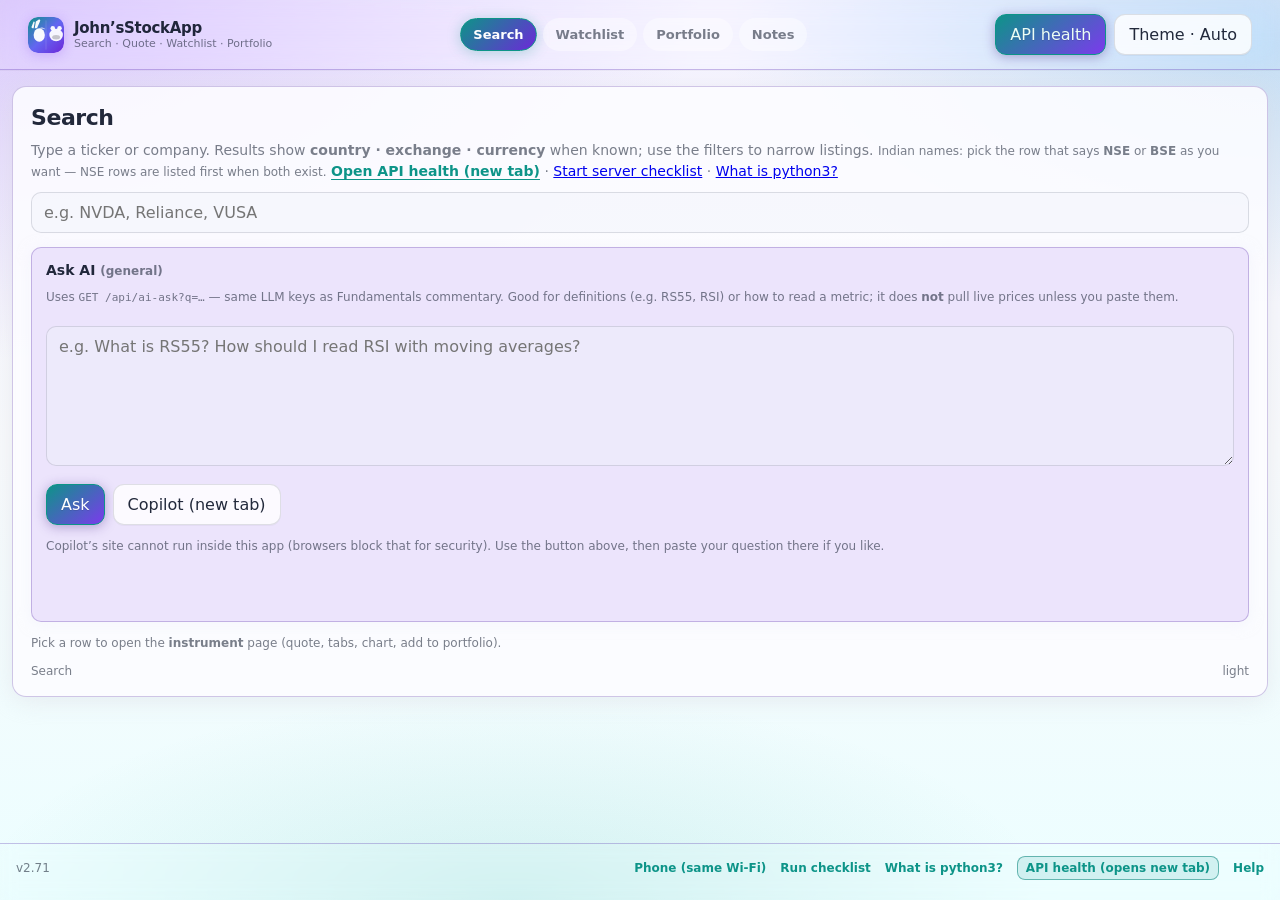
==== index.html @ be7f8ea9 "Add files via upload" ====
<!doctype html>
<html lang="en" data-build="2.71">
  <head>
    <meta charset="UTF-8" />
    <meta name="viewport" content="width=device-width, initial-scale=1, viewport-fit=cover" />
    <meta name="theme-color" content="#0c1224" />
    <meta
      name="description"
      content="John’sStockApp — search, quotes, watchlist, portfolios (PWA)."
    />
    <link rel="manifest" href="/manifest.webmanifest" />
    <link rel="icon" href="/icons/icon.svg" type="image/svg+xml" />
    <link rel="apple-touch-icon" href="/icons/apple-touch-icon.svg" />
    <link rel="stylesheet" href="/styles.css?v=2.71" />
    <title>John’sStockApp</title>
  </head>
  <body>
    <div class="app">
      <header class="siteHead">
        <div class="bar">
          <div class="brand">
            <a class="brandHome" href="#/search" aria-label="John’sStockApp — home (Search)">
              <svg
                class="logo"
                xmlns="http://www.w3.org/2000/svg"
                viewBox="0 0 64 64"
                width="36"
                height="36"
                aria-hidden="true"
                focusable="false"
              >
                <defs>
                  <linearGradient id="bbLogoGrad" x1="0" y1="0" x2="1" y2="1">
                    <stop offset="0" stop-color="#0d9488" />
                    <stop offset="0.5" stop-color="#6366f1" />
                    <stop offset="1" stop-color="#6d28d9" />
                  </linearGradient>
                </defs>
                <rect width="64" height="64" rx="16" fill="url(#bbLogoGrad)" />
                <g fill="rgba(255,255,255,0.96)">
                  <path d="M6 18 L10 8 L12 9 L10 20 L8 20 Z M14 8 L20 4 L22 6 L16 20 L12 20 Z" />
                  <ellipse cx="20" cy="32" rx="10" ry="12" />
                  <path
                    d="M20 20 Q28 16 32 24 Q30 20 20 20Z"
                    opacity="0.9"
                  />
                </g>
                <g fill="rgba(255,255,255,0.94)">
                  <circle cx="44" cy="20" r="4" />
                  <circle cx="56" cy="20" r="4" />
                  <ellipse cx="50" cy="32" rx="12" ry="11" />
                  <ellipse
                    cx="50"
                    cy="36"
                    rx="7"
                    ry="4"
                    fill="rgba(0,0,0,0.2)"
                  />
                </g>
                <line
                  x1="32"
                  y1="6"
                  x2="32"
                  y2="58"
                  stroke="rgba(255,255,255,0.25)"
                  stroke-width="1"
                />
              </svg>
              <div class="brandText">
                <div class="title">John’sStockApp</div>
                <div class="sub">Search · Quote · Watchlist · Portfolio</div>
              </div>
            </a>
          </div>
          <nav class="nav" aria-label="Main">
            <a class="navlink" href="#/search" data-route>Search</a>
            <a class="navlink" href="#/watchlist" data-route>Watchlist</a>
            <a class="navlink" href="#/portfolio" data-route data-pf-nav>Portfolio</a>
            <a class="navlink" href="#/notes" data-route>Notes</a>
          </nav>
          <div class="actions">
            <a
              class="btn healthTopBtn"
              href="/api/health"
              target="_blank"
              rel="noopener"
              id="linkApiHealth"
              title="Opens in a new tab. You should see JSON with ok: true when the server is running."
              >API health</a>
            <button type="button" class="btn ghost" id="btnInstall" hidden>Install</button>
            <button type="button" class="btn ghost" id="btnTheme">Theme</button>
          </div>
        </div>
      </header>

      <main class="main">
        <div id="globalApiBanner" class="globalApiBanner" role="region" aria-live="polite" hidden></div>
        <section class="panel" id="view"></section>
      </main>

      <footer class="foot">
        <span>v2.71</span>
        <span class="footLinks">
          <a href="/mobile.html">Phone (same Wi-Fi)</a>
          <a href="/README.html#checklist-daily">Run checklist</a>
          <a href="/README.html#python3-explained">What is python3?</a>
          <a class="footHealth" href="/api/health" target="_blank" rel="noopener">API health (opens new tab)</a>
          <a href="/README.html">Help</a>
        </span>
      </footer>
    </div>
    <script type="module" src="/app.js?v=2.71"></script>
  </body>
</html>
---- styles.css ----
:root {
  color-scheme: dark;
  --bg: #070b14;
  --bg-mid: #12082a;
  --bg-deep: #031a18;
  --card: rgba(255, 255, 255, 0.07);
  --card-elev: color-mix(in srgb, rgba(99, 102, 241, 0.12) 1fr, rgba(255, 255, 255, 0.06));
  --bd: rgba(255, 255, 255, 0.14);
  --tx: rgba(255, 255, 255, 0.93);
  --m: rgba(255, 255, 255, 0.64);
  --a: #5eead4;
  --a2: #a78bfa;
  --a3: #f472b6;
  --a4: #38bdf8;
  --r: 14px;
  --font: ui-sans-serif, system-ui, -apple-system, "Segoe UI", Roboto, sans-serif;
  --page-grad:
    radial-gradient(120% 90% at 0% 0%, color-mix(in srgb, var(--a2) 38%, transparent) 0%, transparent 55%),
    radial-gradient(100% 70% at 100% 0%, color-mix(in srgb, var(--a4) 28%, transparent) 0%, transparent 50%),
    radial-gradient(90% 60% at 50% 100%, color-mix(in srgb, var(--a3) 18%, transparent) 0%, transparent 45%),
    linear-gradient(165deg, #060a12 0%, #0c1024 38%, #061a1a 100%);
  --head-grad: color-mix(in srgb, rgba(12, 16, 32, 0.92) 1fr, transparent);
}

[data-theme="light"] {
  color-scheme: light;
  --bg: #f0f2fa;
  --bg-mid: #faf5ff;
  --bg-deep: #ecfeff;
  --card: rgba(255, 255, 255, 0.82);
  --card-elev: color-mix(in srgb, #fff 88%, rgba(99, 102, 241, 0.14));
  --bd: rgba(15, 23, 42, 0.12);
  --tx: rgba(15, 23, 42, 0.92);
  --m: rgba(15, 23, 42, 0.55);
  --a: #0d9488;
  --a2: #7c3aed;
  --a3: #db2777;
  --a4: #0284c7;
  --page-grad:
    radial-gradient(110% 80% at 0% 0%, color-mix(in srgb, var(--a2) 22%, transparent) 0%, transparent 50%),
    radial-gradient(90% 60% at 100% 5%, color-mix(in srgb, var(--a4) 20%, transparent) 0%, transparent 48%),
    radial-gradient(100% 55% at 40% 100%, color-mix(in srgb, var(--a) 12%, transparent) 0%, transparent 42%),
    linear-gradient(180deg, #f5f3ff 0%, #f8fafc 50%, #ecfeff 100%);
  --head-grad: color-mix(in srgb, rgba(255, 255, 255, 0.88) 1fr, transparent);
}

* {
  box-sizing: border-box;
}
html {
  -webkit-text-size-adjust: 100%;
  text-size-adjust: 100%;
}
html,
body {
  height: 100%;
  margin: 0;
  font-family: var(--font);
  color: var(--tx);
  background: var(--bg);
  background-image: var(--page-grad);
  background-attachment: fixed;
  min-height: 100%;
}

.app {
  min-height: 100%;
  display: flex;
  flex-direction: column;
}

/* Sticky header: title row + nav (stays visible while scrolling). */
.siteHead {
  position: sticky;
  top: 0;
  z-index: 6;
  background: var(--head-grad);
  backdrop-filter: blur(14px) saturate(1.2);
  border-bottom: 1px solid color-mix(in srgb, var(--a2) 22%, var(--bd));
  box-shadow: 0 1px 0 color-mix(in srgb, var(--tx) 4%, transparent);
  padding-top: env(safe-area-inset-top, 0);
}

.bar {
  display: flex;
  align-items: center;
  justify-content: space-between;
  gap: 12px;
  padding: 14px clamp(12px, 2.5vw, 28px);
  max-width: 100%;
  box-sizing: border-box;
}

.brand {
  display: flex;
  align-items: center;
  gap: 10px;
  min-width: 0;
}
.brandHome {
  display: flex;
  align-items: center;
  gap: 10px;
  min-width: 0;
  text-decoration: none;
  color: inherit;
  border-radius: 12px;
  padding: 2px 6px 2px 2px;
  margin: -2px -6px -2px -2px;
  transition: background 0.15s ease, box-shadow 0.15s ease;
}
.brandHome:hover {
  background: color-mix(in srgb, var(--a2) 10%, transparent);
  box-shadow: 0 0 0 1px color-mix(in srgb, var(--a2) 25%, var(--bd));
}
.brandHome:focus-visible {
  outline: 2px solid color-mix(in srgb, var(--a) 60%, var(--bd));
  outline-offset: 2px;
}
.brandText {
  min-width: 0;
}
.logo {
  width: 36px;
  height: 36px;
  border-radius: 10px;
  flex-shrink: 0;
  display: block;
  object-fit: cover;
  box-shadow: 0 2px 12px color-mix(in srgb, var(--a2) 25%, transparent);
}
.title {
  font-weight: 800;
  font-size: 15px;
  letter-spacing: -0.02em;
}
.sub {
  font-size: 11px;
  color: var(--m);
}

.nav {
  display: flex;
  gap: 6px;
  flex-wrap: wrap;
  justify-content: center;
  flex: 1;
  min-width: 0;
}
.navlink {
  color: var(--m);
  text-decoration: none;
  font-weight: 700;
  font-size: 13px;
  padding: 8px 12px;
  border-radius: 999px;
  border: 1px solid transparent;
  background: color-mix(in srgb, var(--card) 50%, transparent);
  transition: color 0.15s ease, border-color 0.15s ease, background 0.15s ease, box-shadow 0.15s ease;
}
.navlink:hover {
  color: var(--tx);
  background: color-mix(in srgb, var(--a2) 14%, var(--card));
  border-color: color-mix(in srgb, var(--a) 30%, var(--bd));
  box-shadow: 0 2px 10px color-mix(in srgb, var(--a2) 12%, transparent);
}
.navlink[aria-current="page"] {
  color: #f8fafc;
  background: linear-gradient(135deg, color-mix(in srgb, var(--a) 55%, var(--a4)) 0%, color-mix(in srgb, var(--a2) 70%, var(--a3)) 100%);
  border-color: color-mix(in srgb, var(--a) 50%, var(--bd));
  box-shadow: 0 2px 16px color-mix(in srgb, var(--a2) 28%, transparent);
}
[data-theme="light"] .navlink[aria-current="page"] {
  color: #fff;
  background: linear-gradient(135deg, #0d9488, #6d28d9);
  border-color: #0d9488;
  box-shadow: 0 2px 14px rgba(13, 148, 136, 0.28);
}

/* Instrument workspace (symbol route) */
.instrNav {
  display: flex;
  flex-wrap: wrap;
  gap: 12px 18px;
  align-items: center;
  margin-bottom: 10px;
}
.backLink {
  color: var(--a);
  text-decoration: none;
  font-weight: 700;
  font-size: 14px;
}
.backLink:hover {
  text-decoration: underline;
}
.instrHead .h1 {
  margin-bottom: 4px;
}
.instrumentView {
  position: relative;
}
.instrStickyTop {
  position: sticky;
  top: 58px;
  z-index: 4;
  margin: 0 0 8px;
  padding: 0 0 8px;
  background: color-mix(in srgb, var(--bg) 94%, transparent);
  backdrop-filter: blur(10px);
  border-bottom: 1px solid var(--bd);
}
.instrStickyTop .tabBar {
  margin: 10px 0 0;
}
.tabBar {
  display: flex;
  flex-wrap: wrap;
  gap: 6px;
  margin: 18px 0 12px;
  padding: 4px;
  border-radius: var(--r);
  background: var(--card);
  border: 1px solid var(--bd);
}
.tabBtn {
  font: inherit;
  font-weight: 700;
  font-size: 13px;
  padding: 10px 14px;
  border-radius: 10px;
  border: 1px solid transparent;
  background: transparent;
  color: var(--m);
  cursor: pointer;
}
.tabBtn:hover {
  color: var(--tx);
  background: color-mix(in srgb, var(--bg) 40%, var(--card));
}
.tabBtn[aria-selected="true"] {
  color: var(--tx);
  border-color: color-mix(in srgb, var(--a) 30%, var(--bd));
  background: linear-gradient(180deg, color-mix(in srgb, var(--a2) 16%, var(--card)), var(--card));
  box-shadow: 0 2px 6px color-mix(in srgb, var(--a) 8%, transparent);
}
.tabPanel[hidden] {
  display: none !important;
}
.addPfGrid {
  display: grid;
  grid-template-columns: repeat(auto-fill, minmax(160px, 1fr));
  gap: 10px;
  margin-top: 10px;
}
.addPfGrid .lbl {
  display: flex;
  flex-direction: column;
  gap: 6px;
  font-size: 12px;
  font-weight: 700;
  color: var(--m);
}
.pfSymLink {
  color: var(--a);
  font-weight: 800;
  text-decoration: none;
}
.pfSymLink:hover {
  text-decoration: underline;
}

.brokerBar {
  display: flex;
  flex-wrap: wrap;
  align-items: center;
  gap: 8px 14px;
  margin: 16px 0 18px;
  padding: 6px;
  border-radius: var(--r);
  background: var(--card-elev);
  border: 1px solid color-mix(in srgb, var(--a2) 20%, var(--bd));
  box-shadow: 0 4px 20px color-mix(in srgb, var(--bg) 30%, rgba(0, 0, 0, 0.12));
}
.brokerBarWide {
  flex-wrap: wrap;
  gap: 6px 8px;
}
.brokerBarWide .brokerTab {
  font-size: 12px;
  padding: 8px 10px;
}
.brokerTab {
  font: inherit;
  font-weight: 800;
  font-size: 13px;
  padding: 10px 14px;
  border-radius: 10px;
  border: 1px solid transparent;
  background: transparent;
  color: var(--m);
  cursor: pointer;
}
.brokerTab:hover {
  color: var(--tx);
}
.brokerTab[aria-selected="true"] {
  color: var(--tx);
  border-color: color-mix(in srgb, var(--a) 35%, var(--bd));
  background: linear-gradient(145deg, color-mix(in srgb, var(--a2) 20%, var(--card)), color-mix(in srgb, var(--a) 8%, var(--card)));
  box-shadow: 0 2px 8px color-mix(in srgb, var(--a2) 15%, transparent);
}
.pfBrokerCap {
  margin-left: auto;
}

.brokerTabMain {
  flex: 1 1 auto;
  min-width: 0;
  text-align: center;
}
.pfSubLedgerBar {
  display: flex;
  flex-wrap: wrap;
  align-items: center;
  gap: 6px;
  margin: -6px 0 16px;
  padding: 6px 8px;
  border-radius: var(--r);
  background: color-mix(in srgb, var(--a2) 6%, var(--card));
  border: 1px solid var(--bd);
}
.pfSubLedgerBar .insCoTab,
.pfSubLedgerBar .pfSubTab {
  font-size: 12px;
  padding: 7px 10px;
}
.pfTopSummary {
  display: flex;
  flex-direction: column;
  gap: 12px;
  margin: 0 0 8px;
}
.pfGrandTotalMount {
  margin: 12px 0 0;
}
.pfTopSummary .pfCombinedEur {
  margin-top: 0;
}
.pfGrandTotalInner {
  padding: 14px 16px;
}
.pfGrandTotalFigRow {
  display: flex;
  flex-wrap: wrap;
  align-items: baseline;
  justify-content: space-between;
  gap: 8px 16px;
}
.pfGrandTotalLab {
  font-size: 14px;
  font-weight: 700;
  color: var(--tx);
}
.pfGrandTotalFig {
  font-size: clamp(1.35rem, 3.5vw, 1.85rem);
  font-weight: 800;
  letter-spacing: -0.02em;
  color: var(--tx);
}
.pfGrandTotalSubRow {
  display: flex;
  flex-wrap: wrap;
  justify-content: space-between;
  gap: 6px 12px;
  margin-top: 6px;
}
.pfAddFieldBtnRow {
  display: flex;
  justify-content: flex-end;
}
.pfAddHint {
  grid-column: 1 / -1;
  margin: 0 0 8px;
}
.pfAltHoldingsTbl {
  font-size: 13px;
}
.pfAltHoldingsTbl th,
.pfAltHoldingsTbl td {
  vertical-align: top;
}
.pfActCol {
  white-space: normal;
  min-width: 9rem;
}
.pfActCol .btn {
  margin-right: 6px;
  margin-bottom: 4px;
}

/* Insurance / FD ledgers: tighter grid, no text bleeding between columns */
.pfHoldingsTbl.pfAltLedgerTbl {
  table-layout: fixed;
  width: 100%;
}
.pfHoldingsTbl.pfAltLedgerTbl > thead > tr > th {
  white-space: normal;
  word-break: break-word;
  hyphens: auto;
  padding: 8px 5px;
  line-height: 1.2;
  vertical-align: bottom;
}
.pfHoldingsTbl.pfAltLedgerTbl > tbody > tr > td {
  vertical-align: top;
  padding: 9px 5px;
  min-width: 0;
}
.pfHoldingsTbl.pfAltLedgerTbl col.pfAltColPol {
  width: 15%;
}
.pfHoldingsTbl.pfAltLedgerTbl col.pfAltColNo {
  width: 9%;
}
.pfHoldingsTbl.pfAltLedgerTbl col.pfAltColDate {
  width: 7.5%;
}
.pfHoldingsTbl.pfAltLedgerTbl col.pfAltColNum {
  width: 8%;
}
.pfHoldingsTbl.pfAltLedgerTbl col.pfAltColNumWide {
  width: 10%;
}
.pfHoldingsTbl.pfAltLedgerTbl col.pfAltColNumSm {
  width: 6.5%;
}
.pfHoldingsTbl.pfAltLedgerTbl col.pfAltColVal {
  width: 12%;
}
.pfHoldingsTbl.pfAltLedgerTbl col.pfAltColPl {
  width: 8%;
}
.pfHoldingsTbl.pfAltLedgerTbl col.pfAltColCcy {
  width: 4.5%;
}
.pfHoldingsTbl.pfAltLedgerTbl col.pfAltColAct {
  width: 13%;
}
.pfHoldingsTbl.pfAltLedgerTbl.pfFdLedger col.pfFdColBank {
  width: 8.5%;
}
.pfHoldingsTbl.pfAltLedgerTbl.pfFdLedger col.pfFdColCtry {
  width: 7%;
}
.pfHoldingsTbl.pfAltLedgerTbl.pfFdLedger col.pfFdColNm {
  width: 11%;
}
.pfHoldingsTbl.pfAltLedgerTbl.pfFdLedger col.pfFdColRef {
  width: 6.5%;
}
.pfHoldingsTbl.pfAltLedgerTbl.pfFdLedger col.pfFdColOpen {
  width: 7.5%;
}
.pfHoldingsTbl.pfAltLedgerTbl.pfFdLedger col.pfFdColPrin {
  width: 9%;
}
.pfHoldingsTbl.pfAltLedgerTbl.pfFdLedger col.pfFdColRate {
  width: 5%;
}
.pfHoldingsTbl.pfAltLedgerTbl.pfFdLedger col.pfFdColVal {
  width: 11%;
}
.pfHoldingsTbl.pfAltLedgerTbl.pfFdLedger col.pfFdColMat {
  width: 7.5%;
}
.pfHoldingsTbl.pfAltLedgerTbl.pfFdLedger col.pfFdColCcy {
  width: 4.5%;
}
.pfHoldingsTbl.pfAltLedgerTbl.pfFdLedger col.pfFdColPl {
  width: 7.5%;
}
.pfHoldingsTbl.pfAltLedgerTbl.pfFdLedger col.pfFdColAct {
  width: 13%;
}
.pfTdPol {
  max-width: 0;
  overflow: hidden;
  text-overflow: ellipsis;
  white-space: nowrap;
}
.pfTdPol strong {
  font-weight: 700;
}
.pfCellStack {
  display: flex;
  flex-direction: column;
  align-items: flex-end;
  gap: 3px;
  min-width: 0;
  width: 100%;
}
.pfCellStack--start {
  align-items: flex-start;
}
.pfCellStack .pfCellMain {
  font-variant-numeric: tabular-nums;
  white-space: nowrap;
}
.pfCellStack .pfCellSub,
.pfCellSub {
  font-size: 10px;
  line-height: 1.25;
  color: var(--m);
  font-weight: 500;
  max-width: 100%;
  text-align: right;
  overflow: hidden;
  display: -webkit-box;
  -webkit-box-orient: vertical;
  -webkit-line-clamp: 2;
  white-space: normal;
  word-break: break-word;
}
.pfCellStack--start .pfCellSub {
  text-align: left;
}
.pfActBtns {
  display: flex;
  flex-wrap: wrap;
  gap: 4px 5px;
  justify-content: flex-end;
  align-items: center;
}
.pfHoldingsTbl.pfAltLedgerTbl .pfActCol {
  min-width: 0;
  width: 100%;
}
.pfHoldingsTbl.pfAltLedgerTbl .pfActBtns .btn.smlBtn {
  font-size: 11px;
  padding: 3px 7px;
  margin: 0;
  line-height: 1.2;
}
.pfActMeta {
  display: block;
  margin-top: 6px;
  font-size: 10px;
  line-height: 1.2;
  text-align: right;
  opacity: 0.88;
}
.pfInlineHint {
  margin-top: 4px;
  font-size: 10px;
  line-height: 1.3;
  max-width: 100%;
  align-self: flex-end;
  text-align: left;
}
.pfCellStack .pfInlineHint {
  width: 100%;
}
.pfInlineHint > summary {
  cursor: pointer;
  color: var(--m);
  font-weight: 600;
  list-style: none;
}
.pfInlineHint > summary::-webkit-details-marker {
  display: none;
}
.pfThSub {
  display: block;
  font-size: 9px;
  font-weight: 700;
  letter-spacing: 0.02em;
  opacity: 0.82;
  margin-top: 2px;
  text-transform: none;
}
.pfThWrap {
  white-space: normal;
}

.actions {
  display: flex;
  gap: 8px;
  flex-wrap: wrap;
  align-items: center;
  justify-content: flex-end;
  flex-shrink: 0;
}

a.btn {
  text-decoration: none;
  color: inherit;
  display: inline-flex;
  align-items: center;
  justify-content: center;
}

/* API health link in header */
.healthTopBtn {
  border: 2px solid #14b8a6;
  font-size: 13px;
  white-space: nowrap;
  background: linear-gradient(135deg, color-mix(in srgb, #14b8a6 55%, transparent), color-mix(in srgb, #0d9488 45%, transparent));
  color: #ecfdf5 !important;
}
.healthTopBtn:hover {
  filter: brightness(1.12);
}

.main {
  flex: 1;
  width: 100%;
  max-width: 100%;
  margin: 0;
  padding: 16px clamp(12px, 2.5vw, 28px) max(32px, env(safe-area-inset-bottom, 0));
  padding-left: max(12px, env(safe-area-inset-left, 0));
  padding-right: max(12px, env(safe-area-inset-right, 0));
  box-sizing: border-box;
}

.globalApiBanner {
  width: 100%;
  margin: 0 0 14px;
  padding: 12px 14px;
  border-radius: var(--r);
  border: 1px solid var(--bd);
  font-size: 13px;
  line-height: 1.45;
}
.globalApiBanner[hidden] {
  display: none !important;
}
.globalApiBanner a {
  color: var(--a);
  font-weight: 700;
}
.globalApiBannerErr {
  border-color: color-mix(in srgb, #f87171 55%, var(--bd));
  background: color-mix(in srgb, #f87171 12%, var(--card));
  color: var(--tx);
}
.globalApiBannerInfo {
  border-color: color-mix(in srgb, #fbbf24 50%, var(--bd));
  background: color-mix(in srgb, #fbbf24 10%, var(--card));
  color: var(--tx);
}
.globalApiBannerRow {
  display: flex;
  flex-wrap: wrap;
  align-items: flex-start;
  justify-content: space-between;
  gap: 10px 12px;
}
.globalApiBannerBody {
  flex: 1 1 220px;
  min-width: 0;
  line-height: 1.45;
}
.globalApiBannerBody .sml {
  display: block;
  margin-top: 6px;
  font-weight: 500;
  opacity: 0.95;
}
.globalApiDismiss {
  flex: 0 0 auto;
}
.funSnap {
  border-top: 1px dashed var(--bd);
  padding-top: 10px;
}

.panel {
  background: var(--card-elev);
  border: 1px solid color-mix(in srgb, var(--a2) 16%, var(--bd));
  border-radius: var(--r);
  padding: 18px;
  box-shadow: 0 4px 24px color-mix(in srgb, var(--bg) 40%, rgba(0, 0, 0, 0.08));
  min-height: 45vh;
}

.h1 {
  margin: 0;
  font-size: 22px;
  letter-spacing: -0.02em;
}
.lead {
  margin: 10px 0 0;
  color: var(--m);
  line-height: 1.5;
  font-size: 14px;
}
.lead .inlineHealth,
.panel .inlineHealth {
  font-weight: 800;
  color: var(--a);
  text-decoration: underline;
  text-underline-offset: 3px;
}
.lead .inlineHealth:hover,
.panel .inlineHealth:hover {
  color: var(--tx);
}
.migrateBanner {
  margin: 0 0 16px;
  padding: 12px 14px;
  border-radius: var(--r);
  border: 1px solid color-mix(in srgb, var(--a) 35%, var(--bd));
  background: color-mix(in srgb, var(--a) 12%, var(--card));
  font-size: 14px;
  line-height: 1.45;
}

/* Portfolio allocation (donut + legend) */
/* Portfolio totals under broker tabs */
.pfTotalsStrip {
  border-radius: var(--r);
  border: 1px solid var(--bd);
  background: linear-gradient(
    145deg,
    color-mix(in srgb, var(--a2) 14%, var(--card)),
    color-mix(in srgb, var(--bg) 40%, var(--card))
  );
  box-shadow: 0 1px 0 color-mix(in srgb, var(--tx) 6%, transparent);
}
.pfTotalsStripInner {
  padding: 12px 14px 14px;
}
.pfTotalsLedger {
  display: block;
  margin-bottom: 8px;
  font-weight: 800;
  letter-spacing: 0.02em;
}
.pfTotalsGrid {
  display: grid;
  grid-template-columns: repeat(auto-fit, minmax(140px, 1fr));
  gap: 10px 16px;
  align-items: end;
}
.pfTotalsBig {
  font-size: 20px;
  font-weight: 800;
  font-variant-numeric: tabular-nums;
  letter-spacing: -0.02em;
  margin-top: 2px;
}
.pfTotalsMid {
  font-size: 15px;
  font-weight: 700;
  font-variant-numeric: tabular-nums;
  margin-top: 2px;
}
.pfTotalsStripMulti .pfTotalsStripInner {
  padding-bottom: 12px;
}

.pfManageSection {
  border: 1px solid var(--bd);
}

/* Family read-only: keep price actions discoverable on long mobile pages */
.pfFamilyTools {
  border: 1px solid color-mix(in srgb, var(--a) 35%, var(--bd));
  background: color-mix(in srgb, var(--a) 8%, var(--card-elev));
}
.pfFamilyToolBtns .btn {
  min-height: 44px;
  padding-left: 16px;
  padding-right: 16px;
}

/* Portfolio → Import: manual add row (compact grid) */
.pfAddRowGrid {
  display: grid;
  grid-template-columns: repeat(auto-fill, minmax(112px, 1fr));
  gap: 10px 12px;
  align-items: end;
}
@media (min-width: 560px) {
  .pfAddRowGrid {
    grid-template-columns: repeat(auto-fill, minmax(120px, 1fr));
  }
}
@media (min-width: 900px) {
  .pfAddRowGrid {
    grid-template-columns: repeat(4, minmax(0, 1fr));
  }
}
.pfAddRowGrid .pfAddField {
  display: flex;
  flex-direction: column;
  gap: 6px;
  justify-content: flex-end;
  min-width: 0;
  margin: 0;
  min-height: 3.1rem;
  font-size: 11px;
  font-weight: 800;
  color: var(--m);
  text-transform: uppercase;
  letter-spacing: 0.03em;
}
.pfAddRowGrid .pfAddField .muted {
  text-transform: none;
  letter-spacing: 0;
  font-weight: 600;
}
.pfAddRowGrid .pfAddField .in {
  margin-top: auto;
  font-size: 13px;
  text-transform: none;
  font-weight: 600;
  letter-spacing: 0;
}
.pfAddFieldBtn {
  display: flex;
  flex-direction: column;
  gap: 6px;
  justify-content: flex-end;
  min-width: 0;
}
.pfAddBtnRsv {
  font-size: 11px;
  font-weight: 800;
  line-height: 1.25;
  min-height: 1.25em;
  visibility: hidden;
}
.pfAddBtn {
  width: 100%;
  white-space: nowrap;
}
@media (max-width: 480px) {
  .pfAddFieldBtn {
    grid-column: 1 / -1;
  }
  .pfAddBtn {
    width: auto;
    align-self: flex-start;
  }
}

.pfCharts {
  margin-top: 18px;
}
.pfAllocCard .h3 {
  margin-bottom: 6px;
}
.pfAllocLead {
  margin: 0 0 10px;
  line-height: 1.45;
}
.pfMetaDetails {
  margin: 0 0 14px;
  border-radius: 10px;
  border: 1px solid var(--bd);
  padding: 8px 10px;
  background: color-mix(in srgb, var(--bg) 35%, var(--card));
}
.pfMetaDetails summary {
  cursor: pointer;
  font-weight: 700;
  color: var(--tx);
}

.pfSectorTblWrap {
  overflow-x: auto;
  -webkit-overflow-scrolling: touch;
  border-radius: 12px;
  border: 1px solid color-mix(in srgb, var(--a2) 24%, var(--bd));
  background: linear-gradient(
    165deg,
    color-mix(in srgb, var(--a2) 7%, var(--card)),
    color-mix(in srgb, var(--a4) 5%, var(--card)) 100%
  );
  box-shadow: 0 4px 20px color-mix(in srgb, var(--a2) 7%, transparent);
}
.pfSectorTbl {
  width: 100%;
  min-width: 280px;
  border-collapse: separate;
  border-spacing: 0;
  font-size: 13px;
}
.pfSectorTbl th,
.pfSectorTbl td {
  padding: 8px 10px;
  border-bottom: 1px solid color-mix(in srgb, var(--a2) 12%, var(--bd));
  text-align: left;
  vertical-align: middle;
}
.pfSectorTbl th {
  font-size: 11px;
  text-transform: uppercase;
  letter-spacing: 0.03em;
  font-weight: 800;
  color: var(--tx);
  background: linear-gradient(
    90deg,
    color-mix(in srgb, var(--a2) 14%, transparent),
    color-mix(in srgb, var(--a4) 10%, transparent)
  );
}
.pfSectorTbl tbody tr:nth-child(odd) td {
  background: color-mix(in srgb, var(--a2) 4%, var(--card));
}
.pfSectorTbl tbody tr:nth-child(even) td {
  background: color-mix(in srgb, var(--a4) 5%, var(--card));
}
.pfSectorTbl th.pfNum,
.pfSectorTbl td.pfNum {
  text-align: right;
  font-variant-numeric: tabular-nums;
  white-space: nowrap;
}
.pfSectorTbl tbody tr:last-child td {
  border-bottom: none;
}
[data-theme="light"] .pfSectorTblWrap {
  background: linear-gradient(165deg, #f5f3ff, #ecfeff);
  border-color: #ddd6fe;
}
[data-theme="light"] .pfSectorTbl th {
  background: linear-gradient(90deg, #e9d5ff, #ccfbf1);
  color: #4c1d95;
}
[data-theme="light"] .pfSectorTbl tbody tr:nth-child(odd) td {
  background: color-mix(in srgb, #ede9fe 50%, #fff);
}
[data-theme="light"] .pfSectorTbl tbody tr:nth-child(even) td {
  background: color-mix(in srgb, #ccfbf1 35%, #fff);
}
.pfCharts .pfBrainCard {
  margin-top: 20px;
}

/* Holdings table: wide numbers (e.g. INR) without clipping */
.pfTableWrap {
  margin-top: 16px;
  overflow-x: auto;
  -webkit-overflow-scrolling: touch;
  border-radius: 14px;
  border: 1px solid color-mix(in srgb, var(--a2) 28%, var(--bd));
  max-width: 100%;
  background: linear-gradient(
    175deg,
    color-mix(in srgb, var(--a2) 9%, var(--card)) 0%,
    color-mix(in srgb, var(--a4) 6%, var(--card)) 42%,
    color-mix(in srgb, var(--a) 7%, var(--card)) 100%
  );
  box-shadow: 0 6px 28px color-mix(in srgb, var(--a2) 9%, rgba(0, 0, 0, 0.06));
}
.pfHoldingsTbl {
  width: 100%;
  min-width: 0;
  table-layout: fixed;
  font-size: 12px;
  border-collapse: separate;
  border-spacing: 0;
}
.pfHoldingsTbl th,
.pfHoldingsTbl td {
  padding: 9px 7px;
  vertical-align: middle;
  border-bottom: 1px solid color-mix(in srgb, var(--a2) 14%, var(--bd));
}
.pfHoldingsTbl thead th {
  background: linear-gradient(
    95deg,
    color-mix(in srgb, var(--a2) 22%, transparent) 0%,
    color-mix(in srgb, var(--a) 12%, transparent) 45%,
    color-mix(in srgb, var(--a4) 16%, transparent) 100%
  );
  color: var(--tx);
  border-bottom: 1px solid color-mix(in srgb, var(--a2) 32%, var(--bd));
}
.pfHoldingsTbl th.pfNum,
.pfHoldingsTbl td.pfNum {
  font-size: 11px;
  text-align: right;
  font-variant-numeric: tabular-nums;
  white-space: nowrap;
}
.pfHoldingsTbl th.pfThSort,
.pfHoldingsTbl th.pfThPlain {
  font-size: 10px;
  text-transform: uppercase;
  letter-spacing: 0.04em;
  color: var(--m);
  font-weight: 800;
  line-height: 1.2;
  border-bottom: 1px solid color-mix(in srgb, var(--a2) 28%, var(--bd));
}
.pfHoldingsTbl tbody tr:nth-child(odd) td {
  background: color-mix(in srgb, var(--a2) 5%, var(--card));
}
.pfHoldingsTbl tbody tr:nth-child(even) td {
  background: color-mix(in srgb, var(--a4) 6%, var(--card));
}
.pfHoldingsTbl tbody tr:hover td {
  background: color-mix(in srgb, var(--a3) 8%, var(--card));
}
.pf-hdr-sort {
  display: flex;
  align-items: center;
  justify-content: flex-start;
  gap: 4px;
  width: 100%;
  margin: 0;
  padding: 0;
  border: 0;
  background: none;
  font: inherit;
  color: inherit;
  cursor: pointer;
  text-align: left;
  min-height: 2.2em;
}
.pf-hdr-sort:hover {
  color: var(--tx);
  filter: brightness(1.06);
}
.pf-hdr-sortNum {
  justify-content: flex-end;
  text-align: right;
}
.pf-hdr-sort .pfSortInd {
  font-size: 9px;
  opacity: 0.9;
  flex-shrink: 0;
}
.pfColSym {
  width: 8%;
}
.pfColNm {
  width: 16%;
}
.pfColEx {
  width: 7%;
}
.pfColCcy {
  width: 6%;
}
.pfColQty {
  width: 9%;
}
.pfColAvg,
.pfColLast {
  width: 9%;
}
.pfColVal {
  width: 10%;
}
.pfColWt {
  width: 6%;
}
.pfColPl {
  width: 9%;
}
.pfHoldingsTbl .pfPlCol {
  padding-right: 10px;
}
.pfHoldingsTbl .pfSymCol {
  white-space: nowrap;
  overflow: hidden;
  text-overflow: ellipsis;
}
.pfHoldingsTbl .pfExCol {
  max-width: 0;
  overflow: hidden;
  text-overflow: ellipsis;
  white-space: nowrap;
}
.pfHoldingsTbl tr.tot td {
  font-weight: 800;
  border-bottom: none;
  padding-top: 12px;
  padding-bottom: 12px;
  background: linear-gradient(
    90deg,
    color-mix(in srgb, var(--a) 11%, var(--card)),
    color-mix(in srgb, var(--a2) 12%, var(--card))
  ) !important;
  border-top: 2px solid color-mix(in srgb, var(--a) 32%, var(--bd));
  box-shadow: 0 -1px 0 color-mix(in srgb, var(--tx) 4%, transparent);
}
[data-theme="light"] .pfTableWrap {
  background: linear-gradient(175deg, #f0f4ff 0%, #ecfeff 48%, #faf5ff 100%);
  border-color: color-mix(in srgb, #a78bfa 35%, #c4b5fd 65%);
  box-shadow: 0 8px 32px color-mix(in srgb, #7c3aed 12%, rgba(15, 23, 42, 0.08));
}
[data-theme="light"] .pfHoldingsTbl thead th {
  background: linear-gradient(95deg, #e9d5ff 0%, #ccfbf1 50%, #ddd6fe 100%);
  color: #1e1b4b;
  border-bottom-color: #c4b5fd;
}
[data-theme="light"] .pfHoldingsTbl th.pfThSort,
[data-theme="light"] .pfHoldingsTbl th.pfThPlain {
  color: #4c1d95;
  border-bottom-color: #c4b5fd;
}
[data-theme="light"] .pfHoldingsTbl th,
[data-theme="light"] .pfHoldingsTbl td {
  border-bottom-color: color-mix(in srgb, #a78bfa 22%, #e2e8f0);
}
[data-theme="light"] .pfHoldingsTbl tbody tr:nth-child(odd) td {
  background: color-mix(in srgb, #ede9fe 55%, #fff);
}
[data-theme="light"] .pfHoldingsTbl tbody tr:nth-child(even) td {
  background: color-mix(in srgb, #ccfbf1 40%, #fff);
}
[data-theme="light"] .pfHoldingsTbl tbody tr:hover td {
  background: color-mix(in srgb, #f9a8d4 18%, #fff);
}
[data-theme="light"] .pfHoldingsTbl tr.tot td {
  background: linear-gradient(90deg, #cffafe, #e9d5ff) !important;
  color: #0f172a;
  border-top-color: #0d9488;
}
[data-theme="light"] .pf-hdr-sort,
[data-theme="light"] .pf-hdr-sortNum {
  color: #4c1d95;
}
[data-theme="light"] .pf-hdr-sort:hover {
  color: #0f172a;
}
.pfPieGrid {
  display: grid;
  grid-template-columns: repeat(4, minmax(0, 1fr));
  gap: 10px 12px;
  align-items: start;
}
@media (max-width: 1000px) {
  .pfPieGrid {
    grid-template-columns: repeat(2, minmax(0, 1fr));
  }
}
.pfPieCard {
  margin: 0;
  min-width: 0;
  padding: 8px 8px 8px;
  border-radius: 12px;
  border: 1px solid color-mix(in srgb, var(--bd) 85%, var(--a2) 15%);
  background: linear-gradient(
    165deg,
    color-mix(in srgb, var(--card) 88%, var(--a2) 12%),
    color-mix(in srgb, var(--bg) 45%, var(--card))
  );
  box-shadow: 0 1px 6px color-mix(in srgb, var(--tx) 4%, transparent);
}
.pfCap {
  font-size: 10px;
  font-weight: 800;
  text-transform: uppercase;
  letter-spacing: 0.04em;
  color: var(--m);
  margin: 0 0 4px;
}
.pfPie {
  display: block;
  margin: 0 auto 8px;
}
.pfPieLeg {
  list-style: none;
  margin: 0;
  padding: 0;
  font-size: 10px;
  line-height: 1.35;
}
.pfPieLeg li {
  display: flex;
  align-items: center;
  gap: 8px;
  margin: 4px 0;
  color: var(--tx);
}
.pfSwatch {
  width: 10px;
  height: 10px;
  border-radius: 2px;
  flex-shrink: 0;
}
.pfPieLab {
  flex: 1;
  min-width: 0;
  overflow: hidden;
  text-overflow: ellipsis;
  white-space: nowrap;
}
.pfPiePct {
  font-variant-numeric: tabular-nums;
  color: var(--m);
  font-weight: 700;
}

.h2 {
  font-size: 16px;
  font-weight: 800;
  margin: 0 0 6px;
}
.h3 {
  font-size: 14px;
  font-weight: 800;
  margin: 0 0 8px;
  color: var(--tx);
}

/* Instrument overview: news + corporate feeds */
.instrFeed {
  margin-top: 6px;
}
.newsList {
  list-style: none;
  margin: 8px 0 0;
  padding: 0;
}
.newsList li {
  margin: 0 0 12px;
  line-height: 1.45;
  font-size: 14px;
}
.newsList a {
  color: var(--a);
  font-weight: 700;
  text-decoration: none;
}
.newsList a:hover {
  text-decoration: underline;
}
.newsMeta,
.newsSrc,
.corpSrc {
  display: block;
  margin-top: 2px;
}
.corpGrid {
  display: flex;
  flex-direction: column;
  gap: 16px;
  margin-top: 8px;
}
.corpH {
  font-size: 13px;
  font-weight: 800;
  margin: 0 0 6px;
  color: var(--tx);
}
.corpTbl {
  width: 100%;
  border-collapse: collapse;
  font-size: 13px;
}
.corpTbl th,
.corpTbl td {
  text-align: left;
  padding: 6px 8px;
  border-bottom: 1px solid var(--bd);
  vertical-align: top;
}
.corpTbl th {
  color: var(--m);
  font-weight: 700;
  font-size: 11px;
  text-transform: uppercase;
  letter-spacing: 0.03em;
}
.corpTbl tr:last-child td {
  border-bottom: none;
}

.smlBtn {
  font-size: 12px;
  padding: 4px 10px;
}

.pfT212Eur {
  padding: 14px 16px;
}
.pfEurGrid {
  display: grid;
  grid-template-columns: repeat(auto-fit, minmax(140px, 1fr));
  gap: 12px 18px;
}
.pfEurGridWide {
  grid-template-columns: repeat(auto-fit, minmax(158px, 1fr));
  gap: 20px 18px;
  align-items: start;
}
.pfEurCell {
  min-width: 0;
  padding: 6px 4px 4px;
}
.pfEurCell .pfEurBig {
  margin-top: 4px;
  line-height: 1.2;
}
.pfEurCellHighlight {
  padding: 10px 10px 12px;
  border-radius: 12px;
  border: 1px solid color-mix(in srgb, var(--a2) 40%, var(--bd));
  background: color-mix(in srgb, var(--a2) 11%, var(--card));
  box-shadow: inset 0 1px 0 color-mix(in srgb, var(--tx) 4%, transparent);
}
.pfEurBig {
  font-size: 20px;
  font-weight: 800;
  letter-spacing: -0.02em;
}
.chartSection {
  margin-top: 12px;
}
/* Instrument: price chart in a collapsed <details> to save main-column space */
.instrChartDetails.card2 {
  padding: 0;
}
.instrChartDetails > summary {
  list-style: none;
  cursor: pointer;
  padding: 14px 16px;
  font-size: 1.05em;
  font-weight: 700;
  line-height: 1.3;
  user-select: none;
  color: var(--tx);
}
.instrChartDetails > summary::-webkit-details-marker {
  display: none;
}
.instrChartDetails[open] > summary {
  border-bottom: 1px solid var(--bd);
}
.instrChartDetails .instrChartDock {
  margin-top: 0;
  padding: 0 16px 16px;
}
.instrChartDock {
  margin-top: 12px;
}
.instrChartDock .h3 {
  margin-bottom: 6px;
}
.pfBrainCard {
  line-height: 1.45;
}

/* Instrument: “from portfolio” holding summary */
.instrPfHold {
  border-color: color-mix(in srgb, var(--a) 28%, var(--bd));
  background: color-mix(in srgb, var(--a) 8%, var(--card));
}
.instrPfHoldBlockGap {
  margin-top: 14px;
  padding-top: 12px;
  border-top: 1px solid var(--bd);
}
.instrPfEurStrip {
  margin-top: 12px;
  padding-top: 10px;
  border-top: 1px dashed color-mix(in srgb, var(--bd) 90%, var(--m));
}
.instrPfEurDisc {
  margin: 8px 0 0;
  line-height: 1.4;
}
.pfBrainList {
  margin: 0;
  padding-left: 1.25em;
}
.pfBrainList li {
  margin: 4px 0;
}
.chartStaleBanner {
  margin-top: 8px;
  padding: 8px 10px;
  font-size: 13px;
  line-height: 1.4;
  border-radius: 8px;
  border: 1px solid color-mix(in srgb, var(--a) 35%, var(--bd));
  background: color-mix(in srgb, var(--a) 12%, var(--card));
  color: var(--tx);
}
.chartTypeBar {
  display: flex;
  flex-wrap: wrap;
  align-items: center;
  gap: 8px 10px;
  margin-top: 8px;
}
.chartOlBar {
  display: flex;
  flex-wrap: wrap;
  align-items: center;
  gap: 10px 14px;
  margin-top: 6px;
  font-size: 13px;
}
.chartOlBar .chkLab {
  display: inline-flex;
  align-items: center;
  gap: 6px;
  cursor: pointer;
  color: var(--m);
}
.chartOlBar input[type="checkbox"] {
  accent-color: var(--a, #5eead4);
}
.histCanvasWrap {
  width: 100%;
  margin-top: 6px;
  border-radius: 8px;
  overflow: hidden;
  border: 1px solid var(--bd);
  background: color-mix(in srgb, var(--bg) 50%, transparent);
}
.histCanvas {
  display: block;
  width: 100%;
  height: auto;
  vertical-align: middle;
}
.histVolCanvas {
  display: block;
  width: 100%;
  height: auto;
  vertical-align: middle;
}
.moodSigRow {
  display: flex;
  flex-wrap: wrap;
  gap: 18px 28px;
  align-items: flex-start;
  margin-top: 10px;
}
.moodSigCell .moLabel {
  font-weight: 800;
  font-size: 1.08rem;
  margin-top: 4px;
  letter-spacing: -0.02em;
}
.moodBull {
  color: #15803d;
}
.moodBear {
  color: #b91c1c;
}
.moodNeu {
  color: #a16207;
}
[data-theme="dark"] .moodBull {
  color: #4ade80;
}
[data-theme="dark"] .moodBear {
  color: #f87171;
}
[data-theme="dark"] .moodNeu {
  color: #facc15;
}
.sigBuy {
  color: #15803d;
}
.sigSell {
  color: #b91c1c;
}
.sigHold {
  color: #a16207;
}
[data-theme="dark"] .sigBuy {
  color: #4ade80;
}
[data-theme="dark"] .sigSell {
  color: #f87171;
}
[data-theme="dark"] .sigHold {
  color: #facc15;
}
.moodSigNote {
  margin-top: 8px;
  max-width: 52rem;
}
.volDock {
  margin-top: 10px;
}
.volDockHd {
  margin-bottom: 4px;
}
.volCanvasWrap {
  border-radius: 8px;
  overflow: hidden;
  border: 1px solid var(--bd);
  background: color-mix(in srgb, var(--bg) 45%, transparent);
}
.funMount {
  display: flex;
  flex-direction: column;
  gap: 12px;
}
.funGrid {
  display: grid;
  grid-template-columns: repeat(auto-fit, minmax(200px, 1fr));
  gap: 8px 16px;
}
.funRow {
  display: flex;
  justify-content: space-between;
  gap: 12px;
  font-size: 14px;
  line-height: 1.35;
}
.funExtras {
  display: flex;
  flex-direction: column;
  gap: 6px;
}
.funExtras .funRow {
  padding-top: 6px;
  border-top: 1px solid var(--bd);
}
.techMount {
  margin-top: 14px;
  padding-top: 12px;
  border-top: 1px solid var(--bd);
}
.techGrid {
  display: flex;
  flex-direction: column;
  gap: 10px;
  margin-top: 6px;
}
.techRow {
  display: flex;
  flex-wrap: wrap;
  align-items: baseline;
  gap: 8px 12px;
  font-size: 14px;
  line-height: 1.35;
}
.techLab {
  min-width: 6.5rem;
  color: var(--m);
  font-size: 11px;
  font-weight: 700;
  text-transform: uppercase;
  letter-spacing: 0.04em;
}
.techVal {
  flex: 1;
  min-width: 0;
}
.techDisclaimer {
  margin: 10px 0 0;
}
.techDetails {
  border: 1px solid var(--bd);
  border-radius: 10px;
  padding: 8px 10px;
  background: color-mix(in srgb, var(--bg) 55%, transparent);
}
.techDetails > summary {
  cursor: pointer;
  font-weight: 600;
  color: var(--tx);
}
.techDetailsBody {
  margin-top: 8px;
  padding-left: 10px;
  border-left: 3px solid color-mix(in srgb, var(--acc) 55%, var(--bd));
}
.techDetailsBody p {
  margin: 0.45rem 0;
}
.aiComRow {
  display: flex;
  flex-wrap: wrap;
  gap: 8px;
  align-items: center;
}
.aiCommentaryOut {
  min-height: 2.5rem;
}
.aiCommentaryPre {
  margin: 0;
  padding: 10px 12px;
  border-radius: 10px;
  border: 1px solid var(--bd);
  background: color-mix(in srgb, var(--bg) 70%, transparent);
  color: var(--tx);
  font: 13px/1.45 ui-monospace, SFMono-Regular, Menlo, Monaco, Consolas, "Liberation Mono", monospace;
  white-space: pre-wrap;
  word-break: break-word;
  max-height: 28rem;
  overflow: auto;
}
.big {
  font-size: 28px;
  font-weight: 800;
  letter-spacing: -0.02em;
}

.in,
.ta {
  width: 100%;
  margin-top: 10px;
  padding: 10px 12px;
  border-radius: 10px;
  border: 1px solid var(--bd);
  background: color-mix(in srgb, var(--bg) 40%, transparent);
  color: var(--tx);
  font: inherit;
}
.ta {
  resize: vertical;
  min-height: 140px;
}

.btn {
  border: 1px solid color-mix(in srgb, var(--a) 32%, var(--bd));
  background: linear-gradient(
    140deg,
    color-mix(in srgb, var(--a) 32%, var(--a4)) 0%,
    color-mix(in srgb, var(--a2) 40%, #1e1b4b) 100%
  );
  color: #f8fafc;
  padding: 10px 14px;
  border-radius: 11px;
  font-weight: 700;
  cursor: pointer;
  font: inherit;
  touch-action: manipulation;
  box-shadow: 0 2px 12px color-mix(in srgb, var(--a2) 20%, rgba(0, 0, 0, 0.2));
  transition: filter 0.12s ease, box-shadow 0.12s ease, transform 0.12s ease;
}
.btn.ghost {
  color: var(--tx);
  background: var(--card-elev);
  box-shadow: none;
  border-color: var(--bd);
}
.btn:hover {
  filter: brightness(1.08);
  box-shadow: 0 4px 16px color-mix(in srgb, var(--a) 18%, rgba(0, 0, 0, 0.25));
}
.btn:active {
  transform: scale(0.99);
}
[data-theme="light"] .btn {
  color: #fff;
  background: linear-gradient(140deg, #0d9488, #7c3aed);
  border-color: #0d9488;
  text-shadow: 0 1px 0 rgba(0, 0, 0, 0.1);
}
[data-theme="light"] .btn.ghost {
  color: var(--tx);
  background: var(--card);
  text-shadow: none;
  border-color: var(--bd);
  box-shadow: 0 1px 0 color-mix(in srgb, var(--tx) 4%, transparent);
}

.mt {
  margin-top: 14px;
}
.row {
  margin-top: 12px;
}
.rowgap {
  display: grid;
  gap: 8px;
}
.grid2 {
  display: grid;
  grid-template-columns: 1fr 1fr;
  gap: 14px;
}
@media (max-width: 640px) {
  .grid2 {
    grid-template-columns: 1fr;
  }
}
.grid3 {
  display: grid;
  grid-template-columns: repeat(3, 1fr);
  gap: 8px;
}
@media (max-width: 560px) {
  .grid3 {
    grid-template-columns: 1fr;
  }
}

.lbl {
  font-size: 12px;
  font-weight: 800;
  color: var(--m);
}

.list {
  display: grid;
  gap: 8px;
}
.searchFilt {
  margin-top: 12px;
}
.searchFiltRow {
  display: flex;
  flex-wrap: wrap;
  gap: 10px 16px;
  align-items: flex-end;
}
.filtLab {
  display: flex;
  flex-direction: column;
  gap: 4px;
  font-size: 11px;
  font-weight: 800;
  color: var(--m);
  min-width: 0;
}
.filtSel {
  margin-top: 0;
  min-width: 140px;
  max-width: min(240px, 100%);
  padding: 8px 10px;
  font-size: 13px;
}
.hitTop {
  display: flex;
  align-items: center;
  gap: 8px;
  flex-wrap: wrap;
}
.qtChip {
  font-size: 10px;
  font-weight: 700;
  text-transform: uppercase;
  padding: 2px 6px;
  border-radius: 6px;
  border: 1px solid var(--bd);
  color: var(--m);
}
.hitName {
  margin-top: 4px;
  line-height: 1.35;
}
.hitMeta {
  margin-top: 4px;
  line-height: 1.4;
}
.hit {
  text-align: left;
  width: 100%;
  padding: 12px;
  border-radius: 10px;
  border: 1px solid var(--bd);
  background: color-mix(in srgb, var(--bg) 35%, transparent);
  color: var(--tx);
  cursor: pointer;
  font: inherit;
}
.hit:hover {
  border-color: color-mix(in srgb, var(--a) 40%, var(--bd));
}

.sml {
  font-size: 12px;
}
.muted {
  color: var(--m);
}
.err {
  color: #fca5a5;
  font-size: 14px;
}
.tip429 {
  margin: 12px 0;
  padding: 12px 14px;
  border-radius: var(--r);
  border: 1px solid color-mix(in srgb, var(--a2, #a78bfa) 40%, var(--bd));
  background: color-mix(in srgb, var(--a2) 10%, var(--card));
  font-size: 14px;
  line-height: 1.5;
  color: var(--tx);
}
.tip429 code {
  font-size: 0.95em;
}

.card2 {
  border: 1px solid color-mix(in srgb, var(--a2) 18%, var(--bd));
  border-radius: 10px;
  padding: 14px;
  background: color-mix(in srgb, var(--card-elev) 88%, var(--a2) 12%);
  box-shadow: 0 2px 14px color-mix(in srgb, var(--bg) 50%, transparent);
}

table {
  width: 100%;
  border-collapse: collapse;
  font-size: 13px;
}
th,
td {
  border-bottom: 1px solid var(--bd);
  padding: 8px 6px;
  text-align: left;
}
th {
  color: var(--m);
  font-size: 11px;
  text-transform: uppercase;
  letter-spacing: 0.04em;
}

.st {
  display: flex;
  justify-content: space-between;
  margin-top: 14px;
  font-size: 12px;
  color: var(--m);
}

.foot {
  padding: 12px 16px 20px;
  display: flex;
  flex-wrap: wrap;
  gap: 10px 16px;
  justify-content: space-between;
  align-items: center;
  font-size: 12px;
  color: var(--m);
  border-top: 1px solid color-mix(in srgb, var(--a2) 20%, var(--bd));
  background: color-mix(in srgb, var(--head-grad) 1fr, transparent);
  backdrop-filter: blur(8px);
}
.foot a {
  color: var(--m);
}
.footLinks {
  display: flex;
  flex-wrap: wrap;
  gap: 10px 14px;
  align-items: center;
  justify-content: flex-end;
}
.footLinks a {
  color: var(--a);
  font-weight: 600;
  text-decoration: none;
}
.footLinks a:hover {
  text-decoration: underline;
}
.footHealth {
  padding: 4px 8px;
  border-radius: 8px;
  border: 1px solid color-mix(in srgb, var(--a) 50%, var(--bd));
  background: color-mix(in srgb, var(--a) 12%, transparent);
}
.footHealth:hover {
  text-decoration: none !important;
  filter: brightness(1.08);
}

.plp {
  color: #34d399;
}
.pln {
  color: #f87171;
}
tr.tot td {
  border-top: 2px solid var(--bd);
  padding-top: 12px;
}

code {
  font-size: 0.92em;
}

.pfDeviceNote {
  margin-top: 10px;
  padding: 10px 12px;
  line-height: 1.45;
  border-radius: var(--r);
  border: 1px solid color-mix(in srgb, var(--a2) 28%, var(--bd));
  background: color-mix(in srgb, var(--a2) 7%, var(--card));
}
.pfToolRow {
  align-items: center;
}
.pfT212SyncStamp {
  flex: 1 1 12rem;
  min-width: 0;
  max-width: 32rem;
  line-height: 1.4;
  padding: 2px 0;
}
.pfToolRow .btn.ghost {
  flex: 1 1 auto;
  min-width: min(160px, 100%);
  justify-content: center;
}

/* ——— Mobile layout (phone first when narrow) ——— */
@media (max-width: 640px) {
  .main {
    width: 100%;
    max-width: 100%;
    padding: 12px 12px 24px;
  }
  .panel {
    padding: 14px 12px;
    border-radius: 12px;
  }
  .bar {
    flex-wrap: wrap;
    padding: 10px 12px;
    gap: 8px;
  }
  .brand {
    flex: 1 1 100%;
    min-width: 0;
  }
  .nav {
    flex: 1 1 100%;
    justify-content: flex-start;
    overflow-x: auto;
    flex-wrap: nowrap;
    gap: 4px;
    padding-bottom: 4px;
    -webkit-overflow-scrolling: touch;
    scrollbar-width: thin;
  }
  .navlink {
    flex: 0 0 auto;
    font-size: 12px;
    padding: 10px 12px;
    white-space: nowrap;
  }
  .actions {
    flex: 1 1 100%;
    justify-content: flex-start;
  }
  .actions .btn {
    padding: 10px 12px;
    font-size: 12px;
  }
  .title {
    font-size: 14px;
  }
  .sub {
    font-size: 10px;
    line-height: 1.3;
  }
  .h1 {
    font-size: 19px;
  }
  .lead {
    font-size: 13px;
    line-height: 1.45;
  }
  .globalApiBanner {
    font-size: 12px;
    padding: 10px 12px;
  }
  .globalApiBannerRow {
    flex-direction: column;
  }
  .globalApiDismiss {
    width: 100%;
  }
  .brokerBarWide {
    overflow-x: auto;
    flex-wrap: nowrap;
    padding: 6px 4px;
    gap: 4px;
    -webkit-overflow-scrolling: touch;
  }
  .brokerBarWide .brokerTab {
    flex: 0 0 auto;
    font-size: 11px;
    padding: 8px 10px;
  }
  .pfSubLedgerBar {
    overflow-x: auto;
    flex-wrap: nowrap;
    -webkit-overflow-scrolling: touch;
    gap: 6px;
    padding: 6px;
  }
  .pfSubLedgerBar .pfSubTab,
  .pfSubLedgerBar .insCoTab {
    flex: 0 0 auto;
    min-height: 44px;
    padding: 10px 12px;
    align-items: center;
    display: inline-flex;
  }
  .brokerTabMain {
    flex: 0 0 auto;
  }
  .pfGrandTotalInner {
    padding: 12px 12px;
  }
  .pfGrandTotalFigRow {
    flex-direction: column;
    align-items: flex-start;
    gap: 4px;
  }
  .pfGrandTotalFig {
    font-size: 1.65rem;
  }
  .pfGrandTotalSubRow {
    font-size: 13px;
  }
  .pfBrokerCap {
    flex: 0 0 auto;
    margin-left: 0;
    font-size: 10px;
    align-self: center;
    padding-left: 8px;
  }
  .pfPieGrid {
    grid-template-columns: 1fr;
    gap: 10px;
  }
  .pfPieCard {
    padding: 12px 10px;
  }
  .pfTotalsGrid {
    grid-template-columns: 1fr;
    gap: 8px;
  }
  .pfTotalsBig {
    font-size: 18px;
  }
  .pfEurGridWide {
    grid-template-columns: 1fr;
    gap: 12px;
  }
  .pfEurCell {
    padding-bottom: 10px;
    border-bottom: 1px solid var(--bd);
  }
  .pfEurCell:last-child {
    border-bottom: none;
  }
  .pfHoldingsTbl {
    table-layout: auto;
    min-width: 520px;
    font-size: 11px;
  }
  .foot {
    flex-direction: column;
    align-items: flex-start;
    gap: 10px;
    padding: 12px;
  }
  .footLinks {
    justify-content: flex-start;
    width: 100%;
  }
  .foot {
    padding-bottom: max(20px, env(safe-area-inset-bottom, 0));
  }
  .instrStickyTop {
    top: 52px;
  }
  .pfAddRowGrid {
    grid-template-columns: repeat(auto-fill, minmax(100%, 1fr));
  }
  .pfToolRow {
    flex-direction: column;
  }
  .pfToolRow .btn.ghost {
    width: 100%;
    min-width: 0;
  }
}
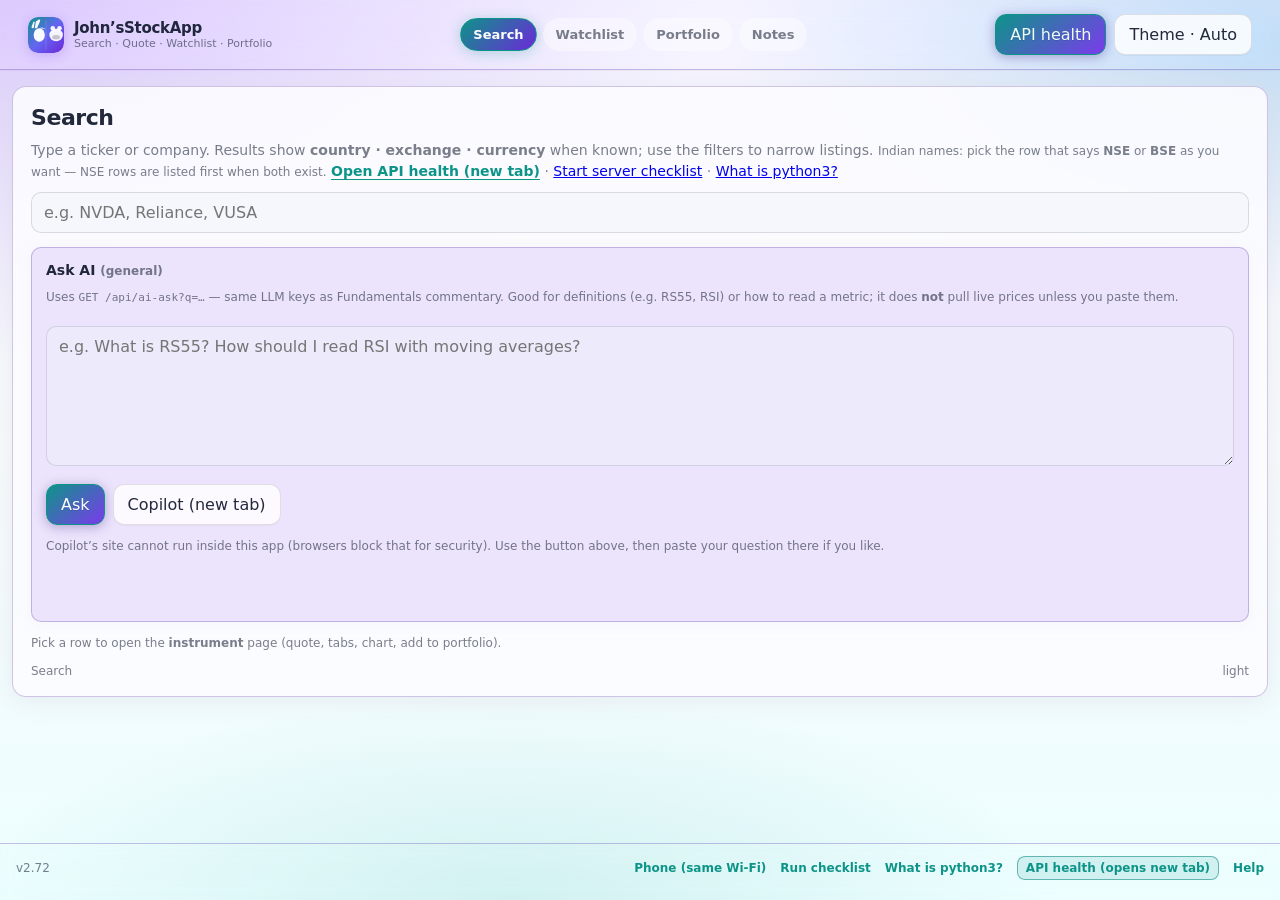
==== commit e605006f: "Add files via upload" ====
--- a/index.html
+++ b/index.html
@@ -1,5 +1,5 @@
 <!doctype html>
-<html lang="en" data-build="2.71">
+<html lang="en" data-build="2.72">
   <head>
     <meta charset="UTF-8" />
     <meta name="viewport" content="width=device-width, initial-scale=1, viewport-fit=cover" />
@@ -11,7 +11,7 @@
     <link rel="manifest" href="/manifest.webmanifest" />
     <link rel="icon" href="/icons/icon.svg" type="image/svg+xml" />
     <link rel="apple-touch-icon" href="/icons/apple-touch-icon.svg" />
-    <link rel="stylesheet" href="/styles.css?v=2.71" />
+    <link rel="stylesheet" href="/styles.css?v=2.72" />
     <title>John’sStockApp</title>
   </head>
   <body>
@@ -99,7 +99,7 @@
       </main>
 
       <footer class="foot">
-        <span>v2.71</span>
+        <span>v2.72</span>
         <span class="footLinks">
           <a href="/mobile.html">Phone (same Wi-Fi)</a>
           <a href="/README.html#checklist-daily">Run checklist</a>
@@ -109,6 +109,6 @@
         </span>
       </footer>
     </div>
-    <script type="module" src="/app.js?v=2.71"></script>
+    <script type="module" src="/app.js?v=2.72"></script>
   </body>
 </html>
--- a/styles.css
+++ b/styles.css
@@ -403,6 +403,14 @@
 .pfHoldingsTbl.pfAltLedgerTbl {
   table-layout: fixed;
   width: 100%;
+  min-width: 900px;
+}
+.pfHoldingsTbl.pfAltLedgerTbl.pfFdLedger {
+  min-width: 960px;
+}
+.pfDateCell {
+  white-space: nowrap;
+  font-variant-numeric: tabular-nums;
 }
 .pfHoldingsTbl.pfAltLedgerTbl > thead > tr > th {
   white-space: normal;
@@ -581,6 +589,34 @@
 }
 .pfThWrap {
   white-space: normal;
+}
+
+@media (max-width: 720px) {
+  .pfHoldingsTbl.pfAltLedgerTbl {
+    font-size: 11px;
+  }
+  .pfHoldingsTbl.pfAltLedgerTbl > thead > tr > th {
+    padding: 6px 4px;
+    font-size: 9px;
+  }
+  .pfHoldingsTbl.pfAltLedgerTbl > tbody > tr > td {
+    padding: 7px 4px;
+  }
+  .pfHoldingsTbl.pfAltLedgerTbl .pfActBtns {
+    flex-direction: column;
+    align-items: stretch;
+    gap: 3px;
+  }
+  .pfHoldingsTbl.pfAltLedgerTbl .pfActBtns .btn.smlBtn {
+    font-size: 10px;
+    padding: 5px 6px;
+    width: 100%;
+    text-align: center;
+    justify-content: center;
+  }
+  .pfHoldingsTbl.pfAltLedgerTbl .pfActMeta {
+    text-align: center;
+  }
 }
 
 .actions {
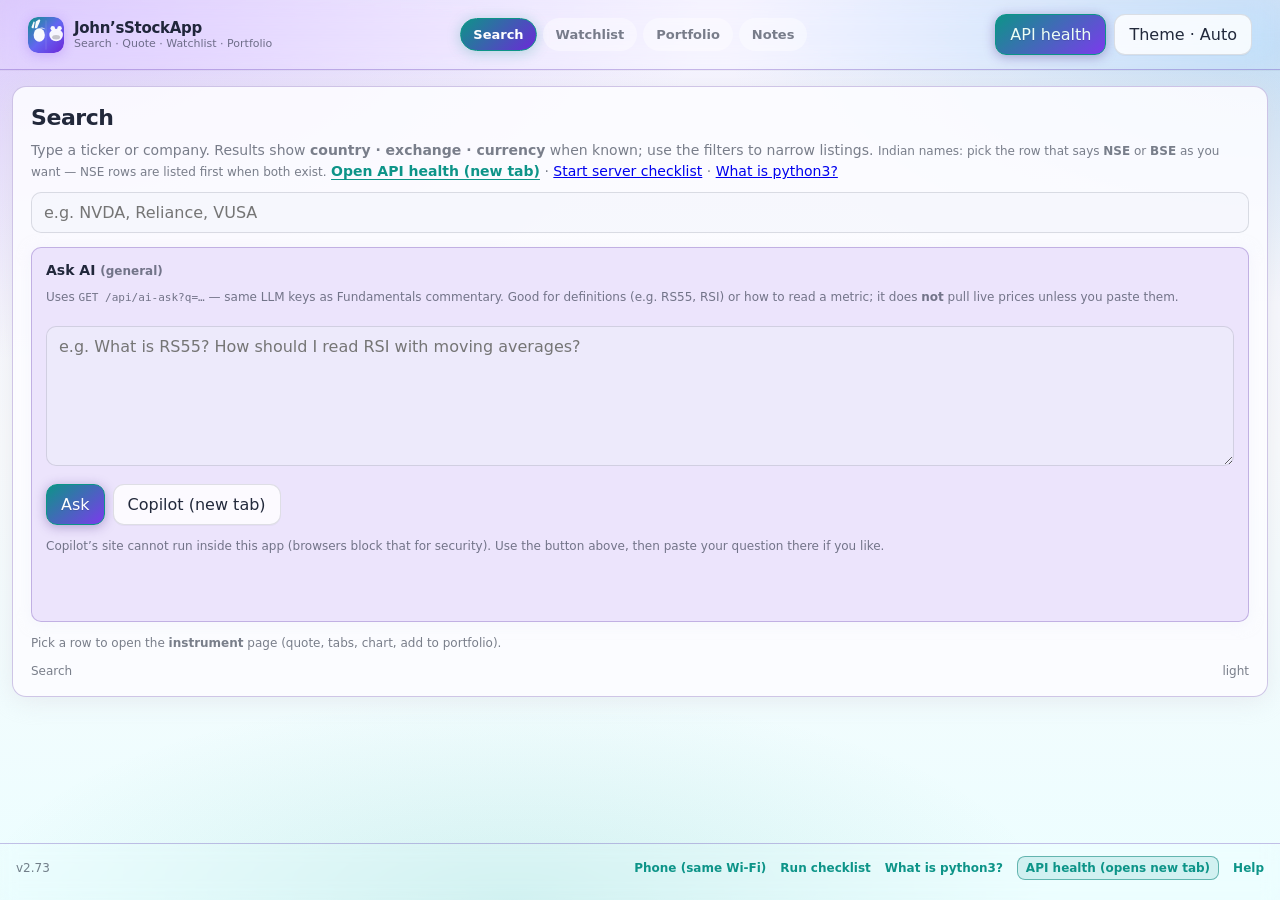
==== commit 6a190863: "Add files via upload" ====
--- a/index.html
+++ b/index.html
@@ -1,5 +1,5 @@
 <!doctype html>
-<html lang="en" data-build="2.72">
+<html lang="en" data-build="2.73">
   <head>
     <meta charset="UTF-8" />
     <meta name="viewport" content="width=device-width, initial-scale=1, viewport-fit=cover" />
@@ -11,7 +11,7 @@
     <link rel="manifest" href="/manifest.webmanifest" />
     <link rel="icon" href="/icons/icon.svg" type="image/svg+xml" />
     <link rel="apple-touch-icon" href="/icons/apple-touch-icon.svg" />
-    <link rel="stylesheet" href="/styles.css?v=2.72" />
+    <link rel="stylesheet" href="/styles.css?v=2.73" />
     <title>John’sStockApp</title>
   </head>
   <body>
@@ -99,7 +99,7 @@
       </main>
 
       <footer class="foot">
-        <span>v2.72</span>
+        <span>v2.73</span>
         <span class="footLinks">
           <a href="/mobile.html">Phone (same Wi-Fi)</a>
           <a href="/README.html#checklist-daily">Run checklist</a>
@@ -109,6 +109,6 @@
         </span>
       </footer>
     </div>
-    <script type="module" src="/app.js?v=2.72"></script>
+    <script type="module" src="/app.js?v=2.73"></script>
   </body>
 </html>
--- a/styles.css
+++ b/styles.css
@@ -619,6 +619,24 @@
   }
 }
 
+@media (max-width: 860px) {
+  /* Insurance: reduce clutter on narrow screens (scroll still available). */
+  .pfHoldingsTbl.pfAltLedgerTbl.pfInsLedger col.pfAltColNo,
+  .pfHoldingsTbl.pfAltLedgerTbl.pfInsLedger col.pfAltColNumSm,
+  .pfHoldingsTbl.pfAltLedgerTbl.pfInsLedger col.pfAltColCcy {
+    display: none;
+    width: 0;
+  }
+  .pfHoldingsTbl.pfAltLedgerTbl.pfInsLedger th:nth-child(2),
+  .pfHoldingsTbl.pfAltLedgerTbl.pfInsLedger td:nth-child(2),
+  .pfHoldingsTbl.pfAltLedgerTbl.pfInsLedger th:nth-child(7),
+  .pfHoldingsTbl.pfAltLedgerTbl.pfInsLedger td:nth-child(7),
+  .pfHoldingsTbl.pfAltLedgerTbl.pfInsLedger th:nth-child(10),
+  .pfHoldingsTbl.pfAltLedgerTbl.pfInsLedger td:nth-child(10) {
+    display: none;
+  }
+}
+
 .actions {
   display: flex;
   gap: 8px;
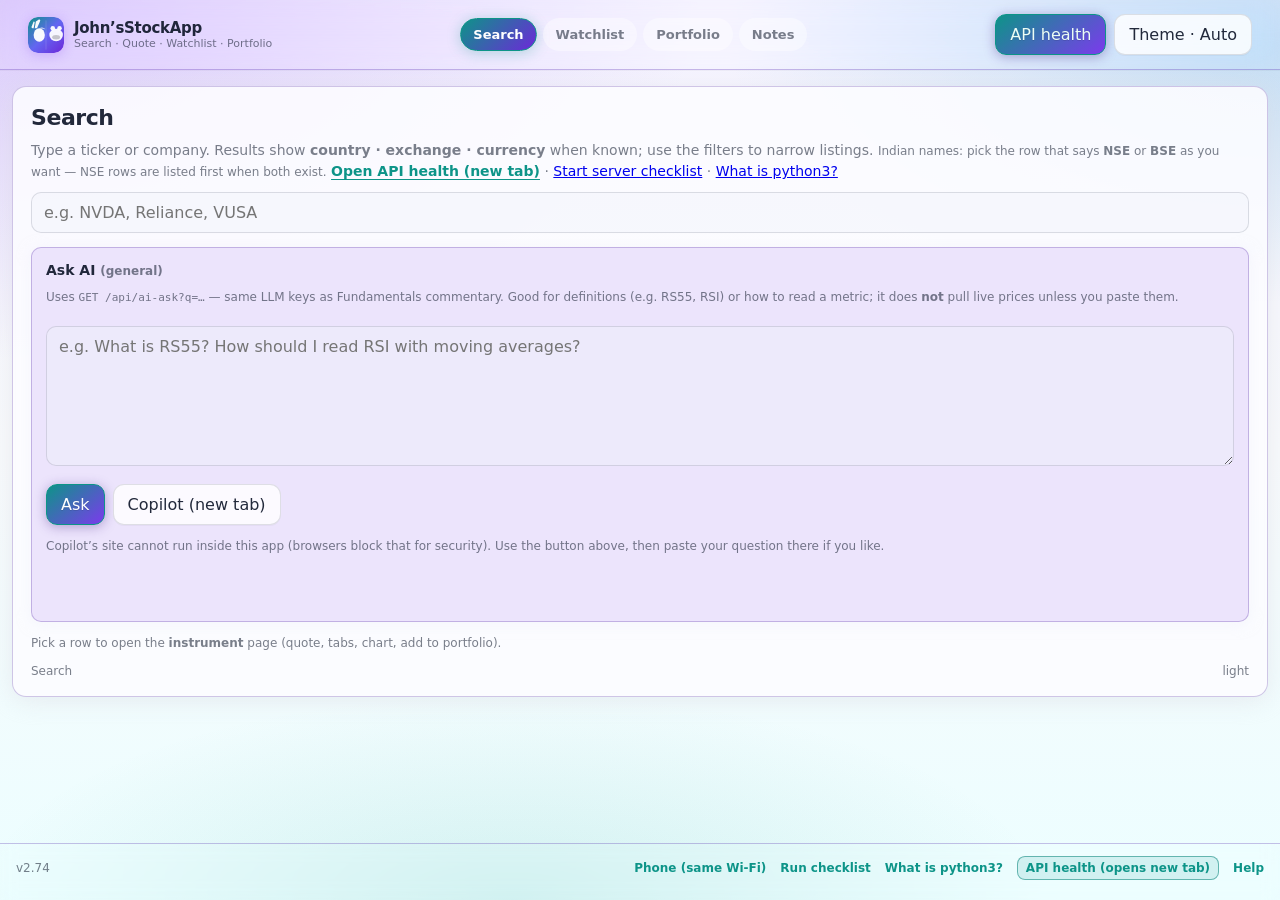
==== commit b953e855: "Add files via upload" ====
--- a/index.html
+++ b/index.html
@@ -1,5 +1,5 @@
 <!doctype html>
-<html lang="en" data-build="2.73">
+<html lang="en" data-build="2.74">
   <head>
     <meta charset="UTF-8" />
     <meta name="viewport" content="width=device-width, initial-scale=1, viewport-fit=cover" />
@@ -11,7 +11,7 @@
     <link rel="manifest" href="/manifest.webmanifest" />
     <link rel="icon" href="/icons/icon.svg" type="image/svg+xml" />
     <link rel="apple-touch-icon" href="/icons/apple-touch-icon.svg" />
-    <link rel="stylesheet" href="/styles.css?v=2.73" />
+    <link rel="stylesheet" href="/styles.css?v=2.74" />
     <title>John’sStockApp</title>
   </head>
   <body>
@@ -99,7 +99,7 @@
       </main>
 
       <footer class="foot">
-        <span>v2.73</span>
+        <span>v2.74</span>
         <span class="footLinks">
           <a href="/mobile.html">Phone (same Wi-Fi)</a>
           <a href="/README.html#checklist-daily">Run checklist</a>
@@ -109,6 +109,6 @@
         </span>
       </footer>
     </div>
-    <script type="module" src="/app.js?v=2.73"></script>
+    <script type="module" src="/app.js?v=2.74"></script>
   </body>
 </html>
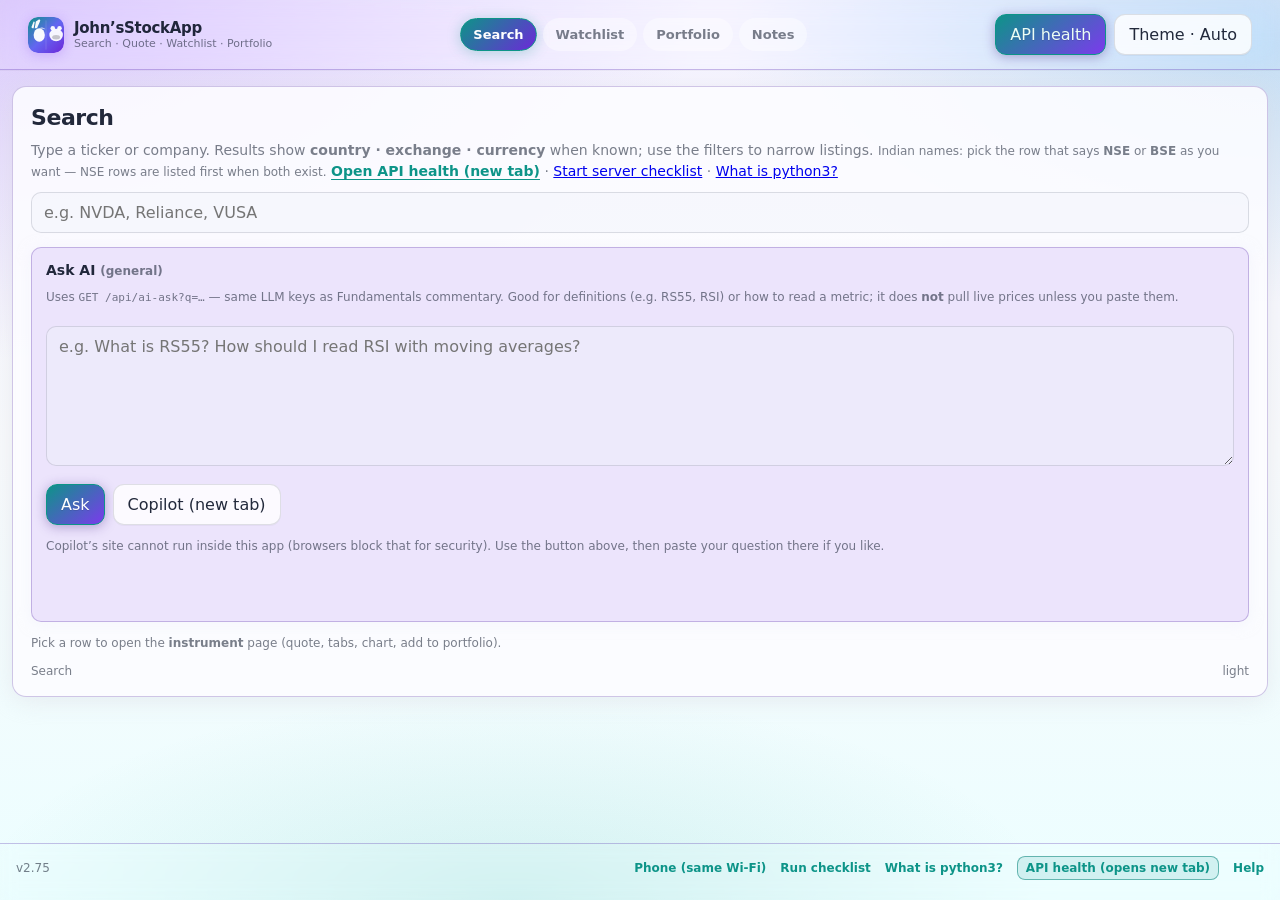
==== commit 1ab2456a: "Add files via upload" ====
--- a/index.html
+++ b/index.html
@@ -1,5 +1,5 @@
 <!doctype html>
-<html lang="en" data-build="2.74">
+<html lang="en" data-build="2.75">
   <head>
     <meta charset="UTF-8" />
     <meta name="viewport" content="width=device-width, initial-scale=1, viewport-fit=cover" />
@@ -11,7 +11,7 @@
     <link rel="manifest" href="/manifest.webmanifest" />
     <link rel="icon" href="/icons/icon.svg" type="image/svg+xml" />
     <link rel="apple-touch-icon" href="/icons/apple-touch-icon.svg" />
-    <link rel="stylesheet" href="/styles.css?v=2.74" />
+    <link rel="stylesheet" href="/styles.css?v=2.75" />
     <title>John’sStockApp</title>
   </head>
   <body>
@@ -99,7 +99,7 @@
       </main>
 
       <footer class="foot">
-        <span>v2.74</span>
+        <span>v2.75</span>
         <span class="footLinks">
           <a href="/mobile.html">Phone (same Wi-Fi)</a>
           <a href="/README.html#checklist-daily">Run checklist</a>
@@ -109,6 +109,6 @@
         </span>
       </footer>
     </div>
-    <script type="module" src="/app.js?v=2.74"></script>
+    <script type="module" src="/app.js?v=2.75"></script>
   </body>
 </html>
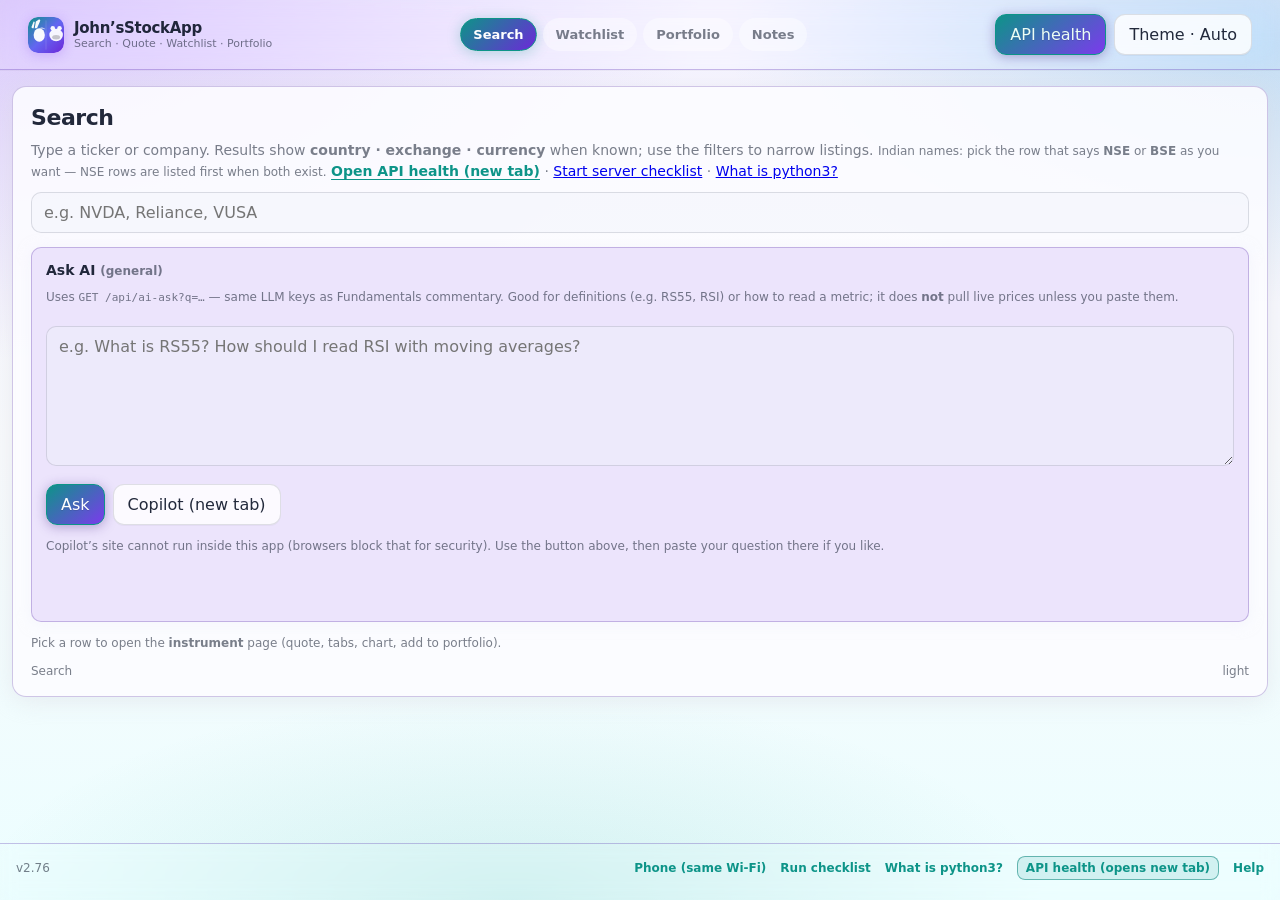
==== commit 64670cb6: "Add files via upload" ====
--- a/index.html
+++ b/index.html
@@ -1,5 +1,5 @@
 <!doctype html>
-<html lang="en" data-build="2.75">
+<html lang="en" data-build="2.76">
   <head>
     <meta charset="UTF-8" />
     <meta name="viewport" content="width=device-width, initial-scale=1, viewport-fit=cover" />
@@ -11,7 +11,7 @@
     <link rel="manifest" href="/manifest.webmanifest" />
     <link rel="icon" href="/icons/icon.svg" type="image/svg+xml" />
     <link rel="apple-touch-icon" href="/icons/apple-touch-icon.svg" />
-    <link rel="stylesheet" href="/styles.css?v=2.75" />
+    <link rel="stylesheet" href="/styles.css?v=2.76" />
     <title>John’sStockApp</title>
   </head>
   <body>
@@ -99,7 +99,7 @@
       </main>
 
       <footer class="foot">
-        <span>v2.75</span>
+        <span>v2.76</span>
         <span class="footLinks">
           <a href="/mobile.html">Phone (same Wi-Fi)</a>
           <a href="/README.html#checklist-daily">Run checklist</a>
@@ -109,6 +109,6 @@
         </span>
       </footer>
     </div>
-    <script type="module" src="/app.js?v=2.75"></script>
+    <script type="module" src="/app.js?v=2.76"></script>
   </body>
 </html>
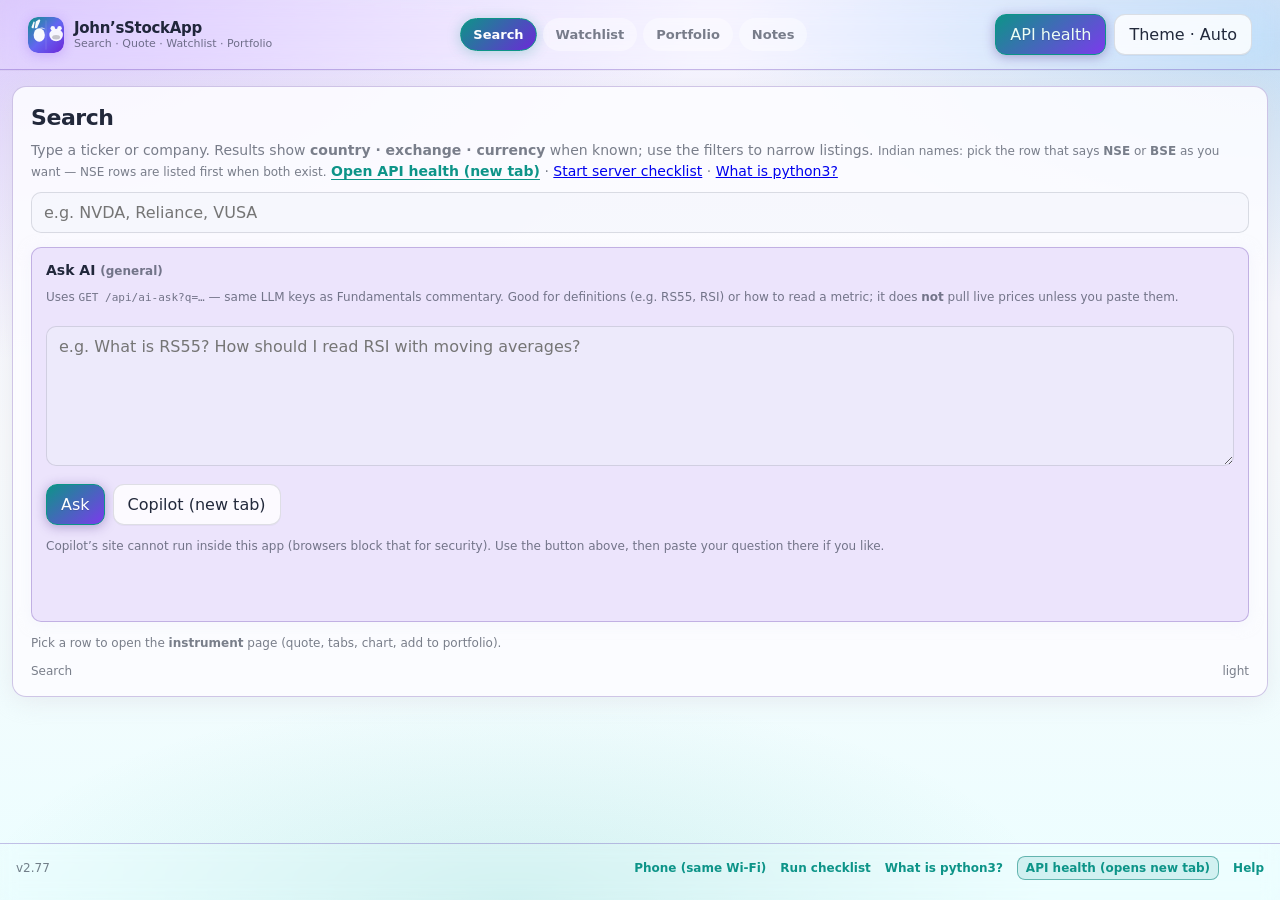
==== commit 08f78e34: "Add files via upload" ====
--- a/index.html
+++ b/index.html
@@ -1,5 +1,5 @@
 <!doctype html>
-<html lang="en" data-build="2.76">
+<html lang="en" data-build="2.77">
   <head>
     <meta charset="UTF-8" />
     <meta name="viewport" content="width=device-width, initial-scale=1, viewport-fit=cover" />
@@ -11,7 +11,7 @@
     <link rel="manifest" href="/manifest.webmanifest" />
     <link rel="icon" href="/icons/icon.svg" type="image/svg+xml" />
     <link rel="apple-touch-icon" href="/icons/apple-touch-icon.svg" />
-    <link rel="stylesheet" href="/styles.css?v=2.76" />
+    <link rel="stylesheet" href="/styles.css?v=2.77" />
     <title>John’sStockApp</title>
   </head>
   <body>
@@ -99,7 +99,7 @@
       </main>
 
       <footer class="foot">
-        <span>v2.76</span>
+        <span>v2.77</span>
         <span class="footLinks">
           <a href="/mobile.html">Phone (same Wi-Fi)</a>
           <a href="/README.html#checklist-daily">Run checklist</a>
@@ -109,6 +109,6 @@
         </span>
       </footer>
     </div>
-    <script type="module" src="/app.js?v=2.76"></script>
+    <script type="module" src="/app.js?v=2.77"></script>
   </body>
 </html>
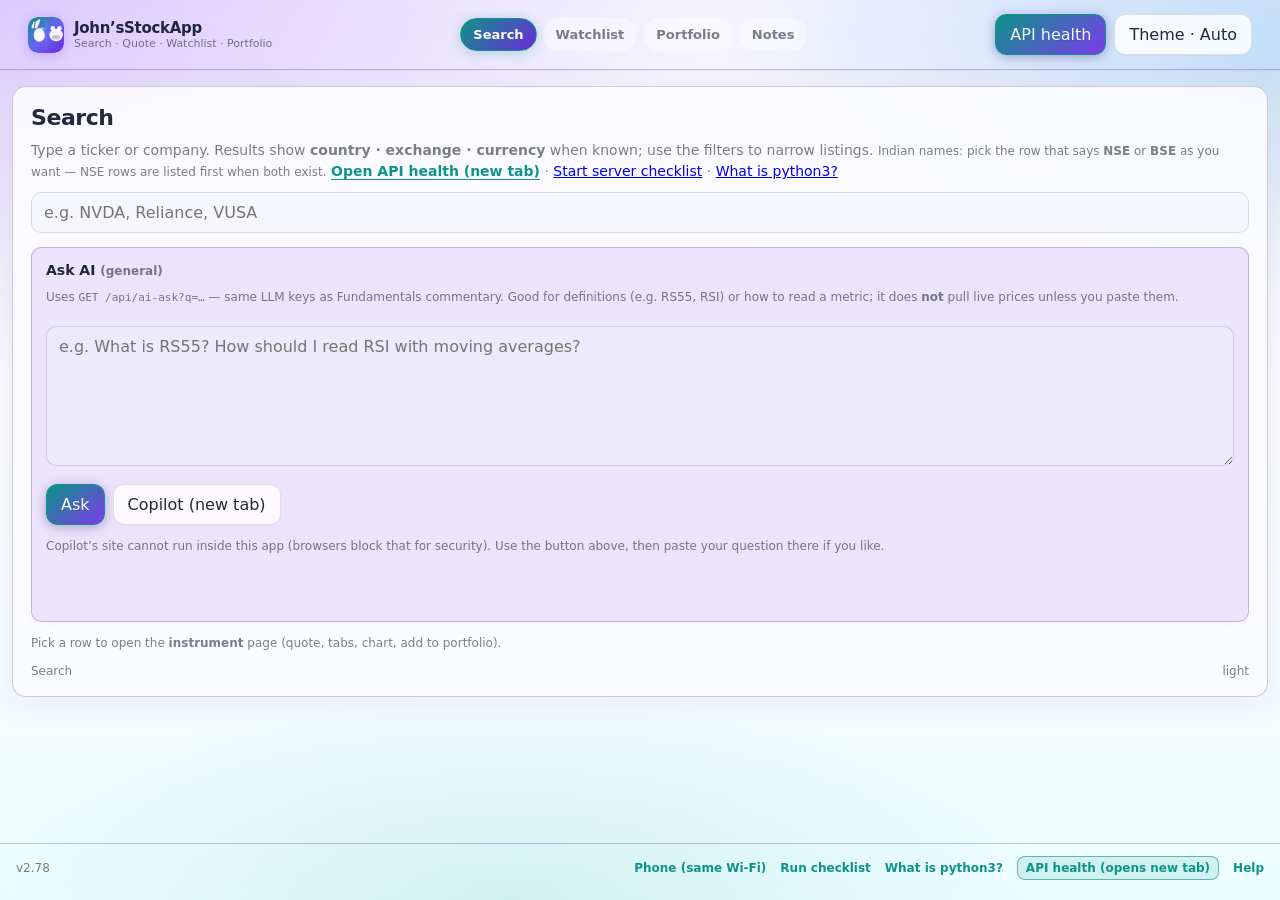
==== commit 2f840e5c: "Add files via upload" ====
--- a/index.html
+++ b/index.html
@@ -1,5 +1,5 @@
 <!doctype html>
-<html lang="en" data-build="2.77">
+<html lang="en" data-build="2.78">
   <head>
     <meta charset="UTF-8" />
     <meta name="viewport" content="width=device-width, initial-scale=1, viewport-fit=cover" />
@@ -11,7 +11,7 @@
     <link rel="manifest" href="/manifest.webmanifest" />
     <link rel="icon" href="/icons/icon.svg" type="image/svg+xml" />
     <link rel="apple-touch-icon" href="/icons/apple-touch-icon.svg" />
-    <link rel="stylesheet" href="/styles.css?v=2.77" />
+    <link rel="stylesheet" href="/styles.css?v=2.78" />
     <title>John’sStockApp</title>
   </head>
   <body>
@@ -99,7 +99,7 @@
       </main>
 
       <footer class="foot">
-        <span>v2.77</span>
+        <span>v2.78</span>
         <span class="footLinks">
           <a href="/mobile.html">Phone (same Wi-Fi)</a>
           <a href="/README.html#checklist-daily">Run checklist</a>
@@ -109,6 +109,6 @@
         </span>
       </footer>
     </div>
-    <script type="module" src="/app.js?v=2.77"></script>
+    <script type="module" src="/app.js?v=2.78"></script>
   </body>
 </html>
